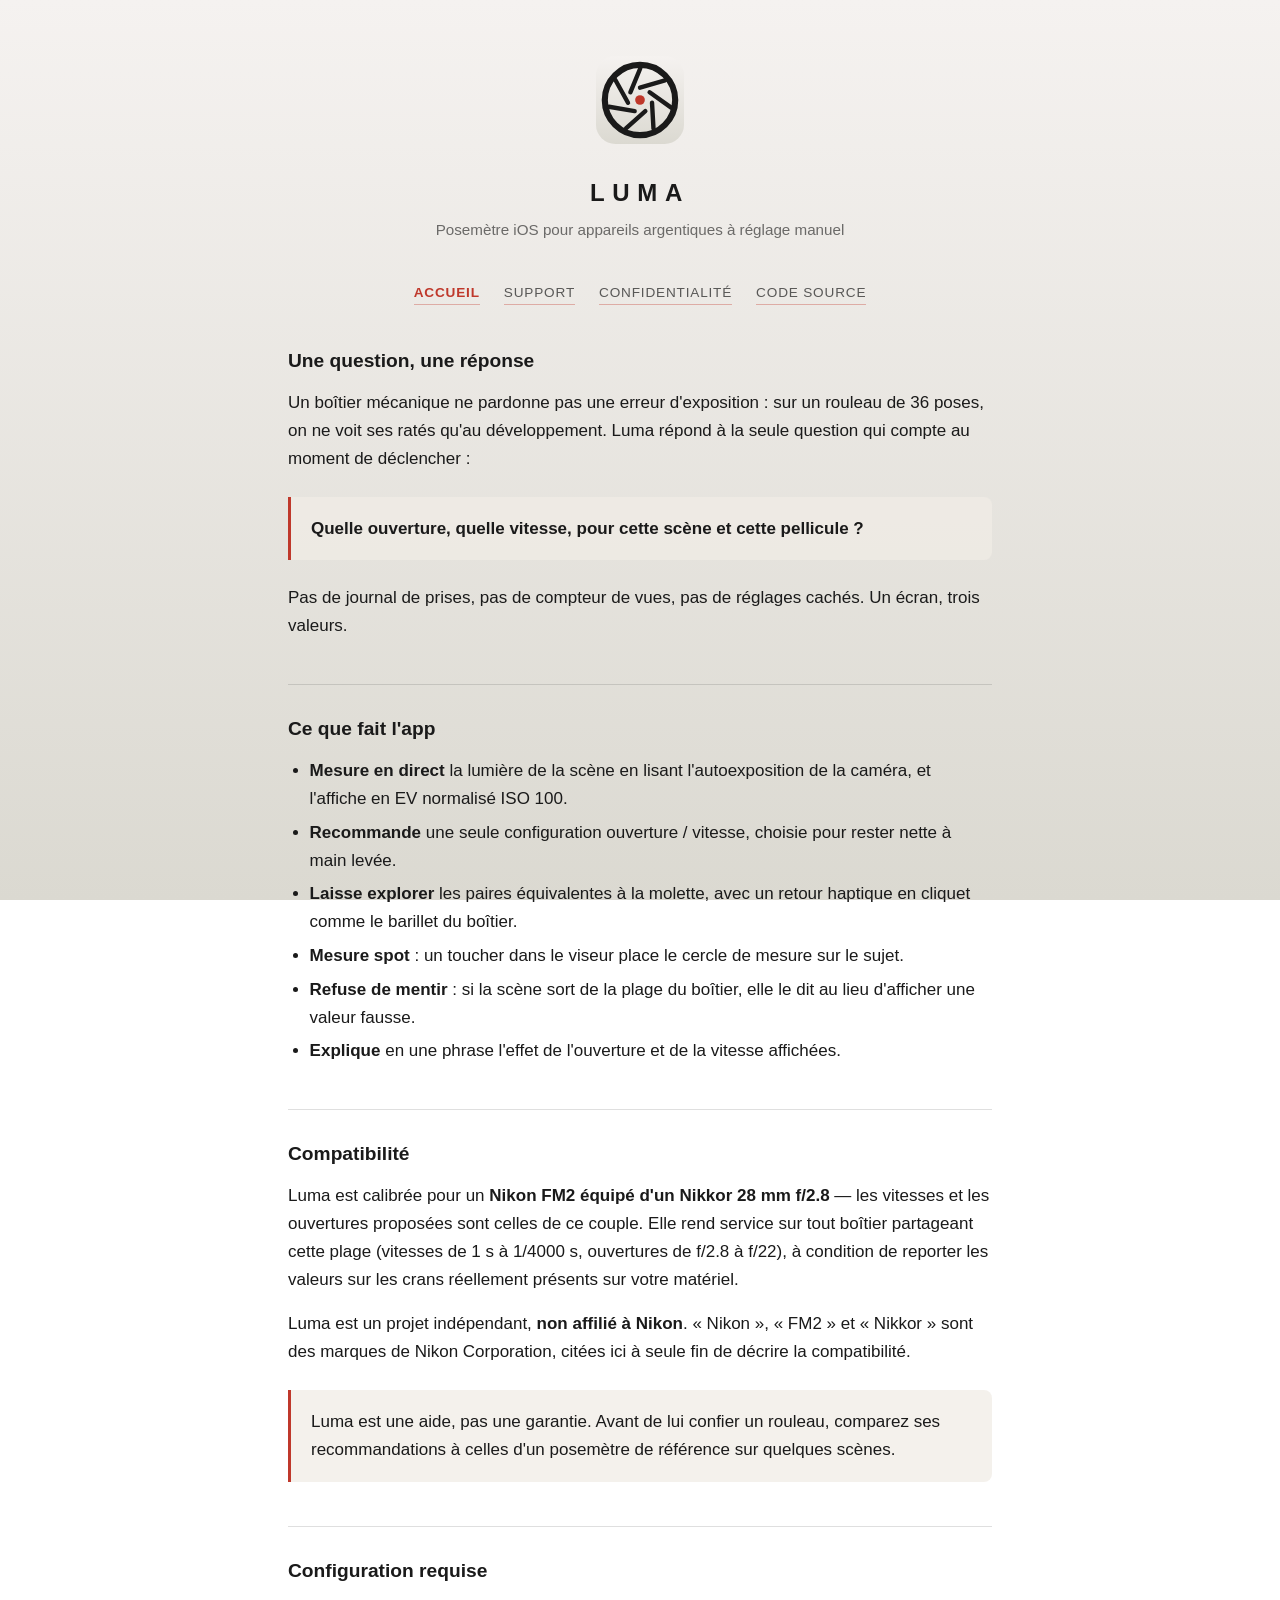
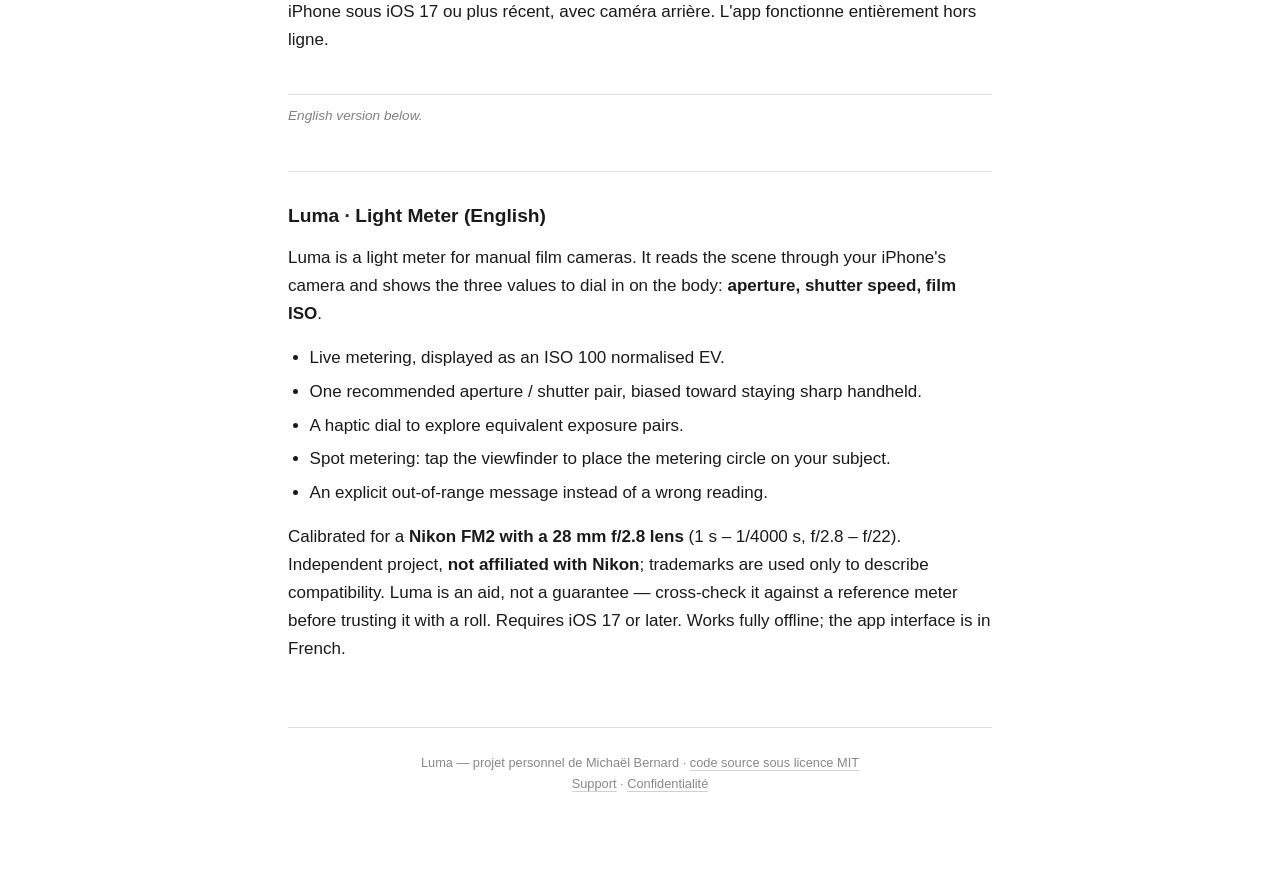
==== docs/index.html @ 69784034 "feat: tout le nécessaire pour publier Luma sur l'App Store Compte développeur payant obtenu : le dép" ====
<!doctype html>
<html lang="fr">
<head>
<meta charset="utf-8" />
<meta name="viewport" content="width=device-width, initial-scale=1" />
<title>Luma · Light Meter — posemètre pour appareils argentiques</title>
<meta name="description" content="Luma mesure la lumière avec la caméra de l'iPhone et affiche l'ouverture, la vitesse et l'ISO à reporter sur un Nikon FM2." />
<link rel="stylesheet" href="style.css" />
<link rel="icon" href="logo.svg" type="image/svg+xml" />
</head>
<body>

<div class="page">

<header class="masthead">
  <img src="logo.svg" alt="Logo Luma : iris de diaphragme à sept lamelles" />
  <h1>Luma</h1>
  <p class="baseline">Posemètre iOS pour appareils argentiques à réglage manuel</p>
</header>

<nav class="top">
  <a href="index.html" aria-current="page">Accueil</a>
  <a href="support.html">Support</a>
  <a href="privacy.html">Confidentialité</a>
  <a href="https://github.com/OptimusKoala/Luma">Code source</a>
</nav>

<main>

<h2>Une question, une réponse</h2>

<p>Un boîtier mécanique ne pardonne pas une erreur d'exposition : sur un rouleau de 36 poses, on ne voit ses ratés qu'au développement. Luma répond à la seule question qui compte au moment de déclencher :</p>

<div class="encart">
  <p><strong>Quelle ouverture, quelle vitesse, pour cette scène et cette pellicule ?</strong></p>
</div>

<p>Pas de journal de prises, pas de compteur de vues, pas de réglages cachés. Un écran, trois valeurs.</p>

<h2>Ce que fait l'app</h2>

<ul>
  <li><strong>Mesure en direct</strong> la lumière de la scène en lisant l'autoexposition de la caméra, et l'affiche en EV normalisé ISO 100.</li>
  <li><strong>Recommande</strong> une seule configuration ouverture / vitesse, choisie pour rester nette à main levée.</li>
  <li><strong>Laisse explorer</strong> les paires équivalentes à la molette, avec un retour haptique en cliquet comme le barillet du boîtier.</li>
  <li><strong>Mesure spot</strong> : un toucher dans le viseur place le cercle de mesure sur le sujet.</li>
  <li><strong>Refuse de mentir</strong> : si la scène sort de la plage du boîtier, elle le dit au lieu d'afficher une valeur fausse.</li>
  <li><strong>Explique</strong> en une phrase l'effet de l'ouverture et de la vitesse affichées.</li>
</ul>

<h2>Compatibilité</h2>

<p>Luma est calibrée pour un <strong>Nikon FM2 équipé d'un Nikkor 28 mm f/2.8</strong> — les vitesses et les ouvertures proposées sont celles de ce couple. Elle rend service sur tout boîtier partageant cette plage (vitesses de 1 s à 1/4000 s, ouvertures de f/2.8 à f/22), à condition de reporter les valeurs sur les crans réellement présents sur votre matériel.</p>

<p>Luma est un projet indépendant, <strong>non affilié à Nikon</strong>. « Nikon », « FM2 » et « Nikkor » sont des marques de Nikon Corporation, citées ici à seule fin de décrire la compatibilité.</p>

<div class="encart">
  <p>Luma est une aide, pas une garantie. Avant de lui confier un rouleau, comparez ses recommandations à celles d'un posemètre de référence sur quelques scènes.</p>
</div>

<h2>Configuration requise</h2>

<p>iPhone sous iOS 17 ou plus récent, avec caméra arrière. L'app fonctionne entièrement hors ligne.</p>

<p class="langue">English version below.</p>

<h2>Luma · Light Meter (English)</h2>

<p>Luma is a light meter for manual film cameras. It reads the scene through your iPhone's camera and shows the three values to dial in on the body: <strong>aperture, shutter speed, film ISO</strong>.</p>

<ul>
  <li>Live metering, displayed as an ISO 100 normalised EV.</li>
  <li>One recommended aperture / shutter pair, biased toward staying sharp handheld.</li>
  <li>A haptic dial to explore equivalent exposure pairs.</li>
  <li>Spot metering: tap the viewfinder to place the metering circle on your subject.</li>
  <li>An explicit out-of-range message instead of a wrong reading.</li>
</ul>

<p>Calibrated for a <strong>Nikon FM2 with a 28 mm f/2.8 lens</strong> (1 s – 1/4000 s, f/2.8 – f/22). Independent project, <strong>not affiliated with Nikon</strong>; trademarks are used only to describe compatibility. Luma is an aid, not a guarantee — cross-check it against a reference meter before trusting it with a roll. Requires iOS 17 or later. Works fully offline; the app interface is in French.</p>

</main>

<footer>
  <p>Luma — projet personnel de Michaël Bernard · <a href="https://github.com/OptimusKoala/Luma">code source sous licence MIT</a><br />
  <a href="support.html">Support</a> · <a href="privacy.html">Confidentialité</a></p>
</footer>

</div>

</body>
</html>
---- docs/style.css ----
/* Luma — « Chrome & cuir ». Palette identique à celle de l'app (Theme.swift). */

:root {
  --champagne-haut: #f5f2f0;
  --champagne-bas: #dbd9d1;
  --cuir: #1f1f1c;
  --rouge: #bf382b;
  --encre: #1a1a1a;
  --creme: #f0ede6;
  --trait: rgba(31, 31, 28, 0.14);
}

* { box-sizing: border-box; }

html { -webkit-text-size-adjust: 100%; }

body {
  margin: 0;
  padding: 0 1.25rem 5rem;
  background: linear-gradient(180deg, var(--champagne-haut) 0%, var(--champagne-bas) 100%);
  background-attachment: fixed;
  color: var(--encre);
  font-family: -apple-system, BlinkMacSystemFont, "Segoe UI", Helvetica, Arial, sans-serif;
  font-size: 17px;
  line-height: 1.65;
}

.page { max-width: 44rem; margin: 0 auto; }

/* En-tête */

header.masthead {
  text-align: center;
  padding: 3.5rem 0 2.5rem;
}

header.masthead img { width: 88px; height: 88px; }

header.masthead h1 {
  margin: 1.25rem 0 0.25rem;
  font-size: 1.5rem;
  font-weight: 600;
  letter-spacing: 0.32em;
  text-transform: uppercase;
}

header.masthead p.baseline {
  margin: 0;
  color: rgba(26, 26, 26, 0.62);
  font-size: 0.95rem;
}

/* Navigation */

nav.top {
  display: flex;
  justify-content: center;
  gap: 1.5rem;
  padding-bottom: 2rem;
  font-size: 0.85rem;
  letter-spacing: 0.06em;
  text-transform: uppercase;
}

nav.top a { color: rgba(26, 26, 26, 0.7); text-decoration: none; }
nav.top a:hover, nav.top a[aria-current="page"] { color: var(--rouge); }
nav.top a[aria-current="page"] { font-weight: 600; }

/* Contenu */

main { padding-top: 0.5rem; }

h2 {
  margin: 2.75rem 0 0.75rem;
  padding-top: 1.75rem;
  border-top: 1px solid var(--trait);
  font-size: 1.2rem;
  font-weight: 600;
}

h2:first-child { margin-top: 0; padding-top: 0; border-top: none; }

h3 {
  margin: 1.75rem 0 0.4rem;
  font-size: 1rem;
  font-weight: 600;
}

p, ul, ol { margin: 0 0 1rem; }
ul, ol { padding-left: 1.35rem; }
li { margin-bottom: 0.35rem; }

a { color: var(--rouge); text-decoration: none; border-bottom: 1px solid rgba(191, 56, 43, 0.35); }
a:hover { border-bottom-color: var(--rouge); }

strong { font-weight: 600; }

code {
  padding: 0.1em 0.35em;
  border-radius: 4px;
  background: rgba(31, 31, 28, 0.07);
  font-family: ui-monospace, SFMono-Regular, Menlo, monospace;
  font-size: 0.88em;
}

/* Encadré (avertissement, résumé) */

.encart {
  margin: 1.5rem 0;
  padding: 1.1rem 1.25rem;
  border-left: 3px solid var(--rouge);
  border-radius: 0 8px 8px 0;
  background: rgba(240, 237, 230, 0.75);
}

.encart p:last-child { margin-bottom: 0; }

/* Bandeau de langue */

.langue {
  margin: 2.5rem 0 0;
  padding: 0.6rem 0 0;
  border-top: 1px solid var(--trait);
  color: rgba(26, 26, 26, 0.55);
  font-size: 0.85rem;
  font-style: italic;
}

/* Pied de page */

footer {
  max-width: 44rem;
  margin: 4rem auto 0;
  padding-top: 1.5rem;
  border-top: 1px solid var(--trait);
  color: rgba(26, 26, 26, 0.52);
  font-size: 0.8rem;
  text-align: center;
}

footer a { color: inherit; border-bottom-color: rgba(26, 26, 26, 0.2); }

/* Table (compatibilité matériel) */

table {
  width: 100%;
  margin: 0 0 1.25rem;
  border-collapse: collapse;
  font-size: 0.92rem;
}

th, td {
  padding: 0.5rem 0.6rem;
  border-bottom: 1px solid var(--trait);
  text-align: left;
  vertical-align: top;
}

th { font-weight: 600; }

.defile { overflow-x: auto; }

@media (max-width: 30rem) {
  body { font-size: 16px; }
  nav.top { gap: 1rem; font-size: 0.78rem; }
  header.masthead { padding-top: 2.5rem; }
}
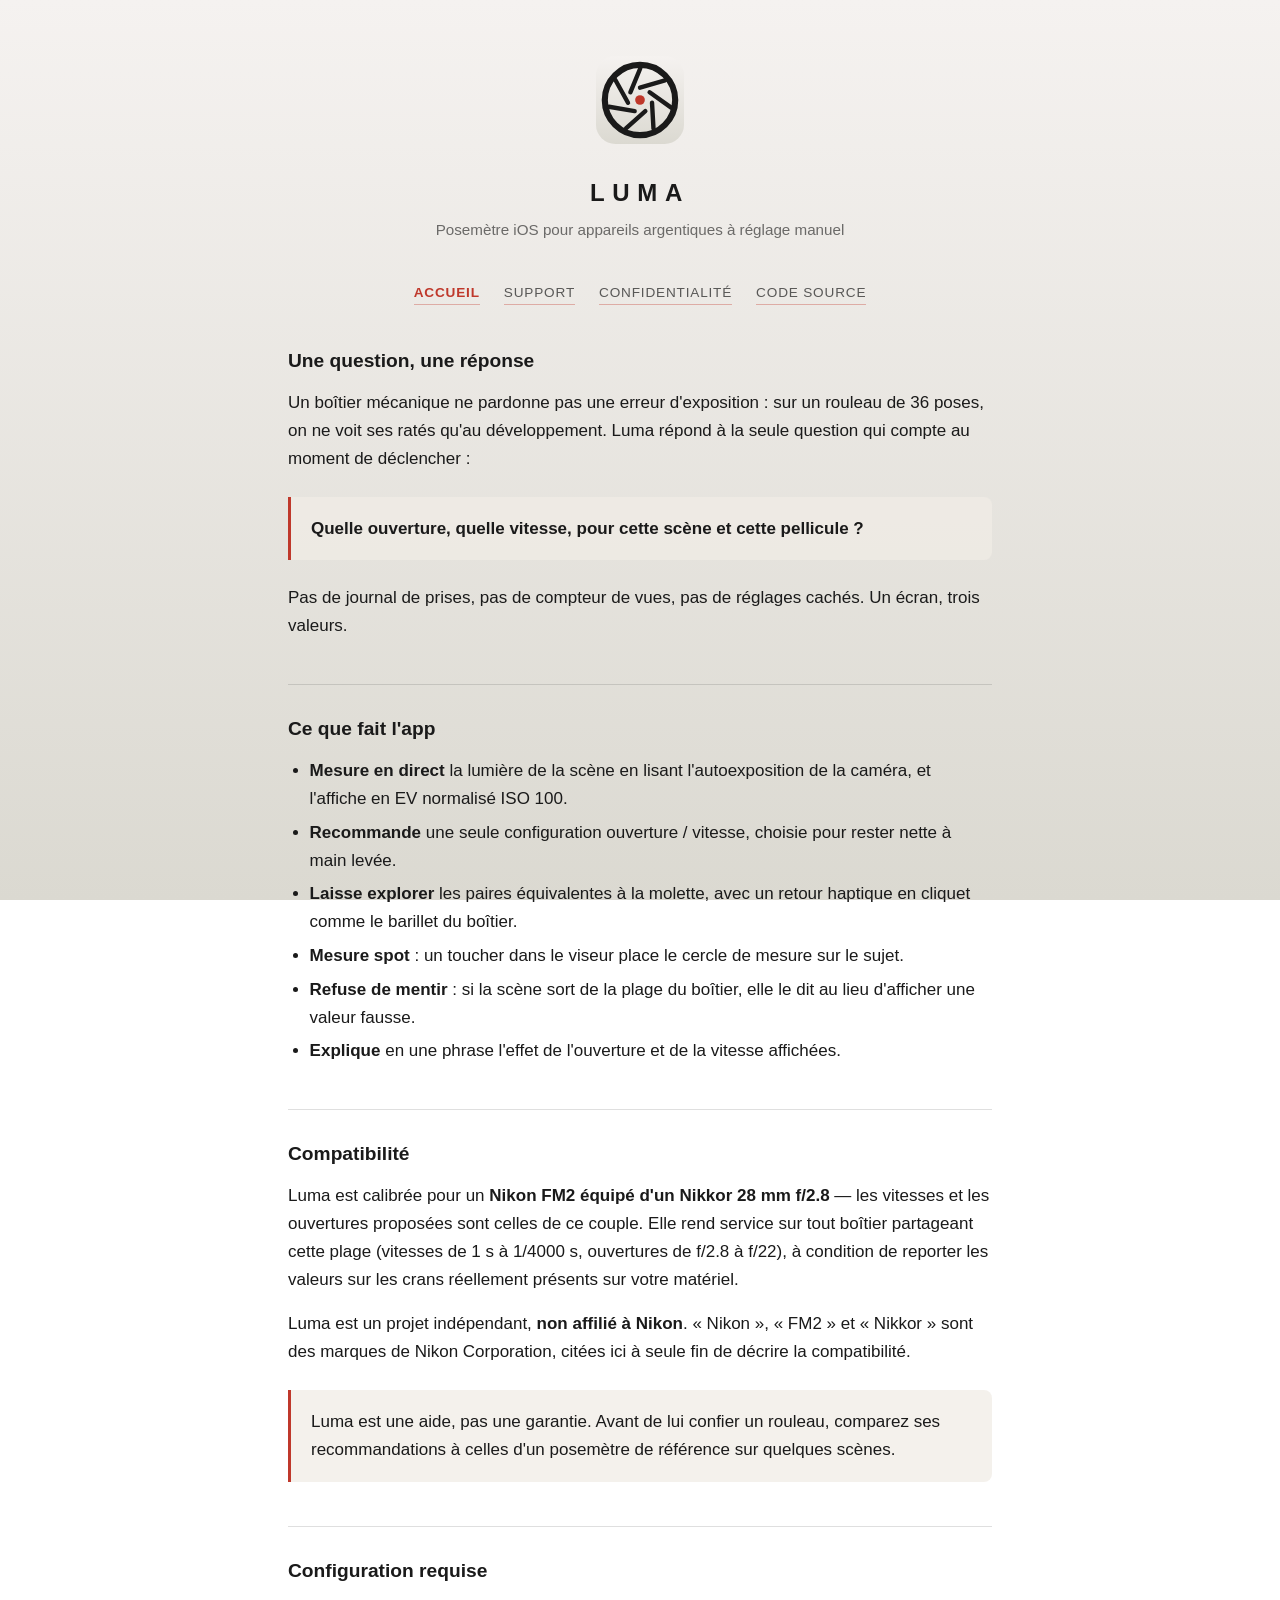
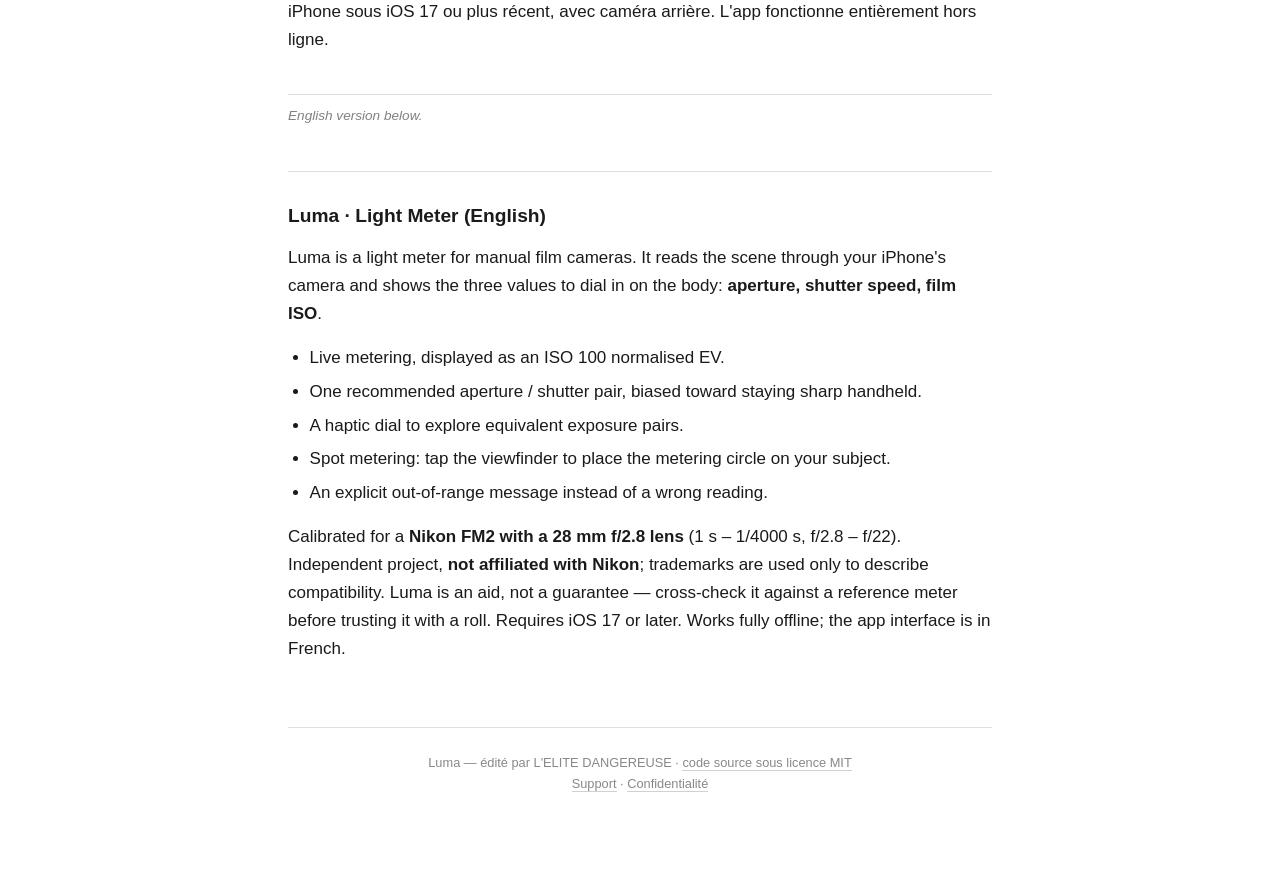
==== commit 4fe81c6e: "docs: l'éditeur est L'ELITE DANGEREUSE, statut DSA professionnel Le certificat de distribution révèl" ====
--- a/docs/index.html
+++ b/docs/index.html
@@ -81,7 +81,7 @@
 </main>
 
 <footer>
-  <p>Luma — projet personnel de Michaël Bernard · <a href="https://github.com/OptimusKoala/Luma">code source sous licence MIT</a><br />
+  <p>Luma — édité par L'ELITE DANGEREUSE · <a href="https://github.com/OptimusKoala/Luma">code source sous licence MIT</a><br />
   <a href="support.html">Support</a> · <a href="privacy.html">Confidentialité</a></p>
 </footer>
 
